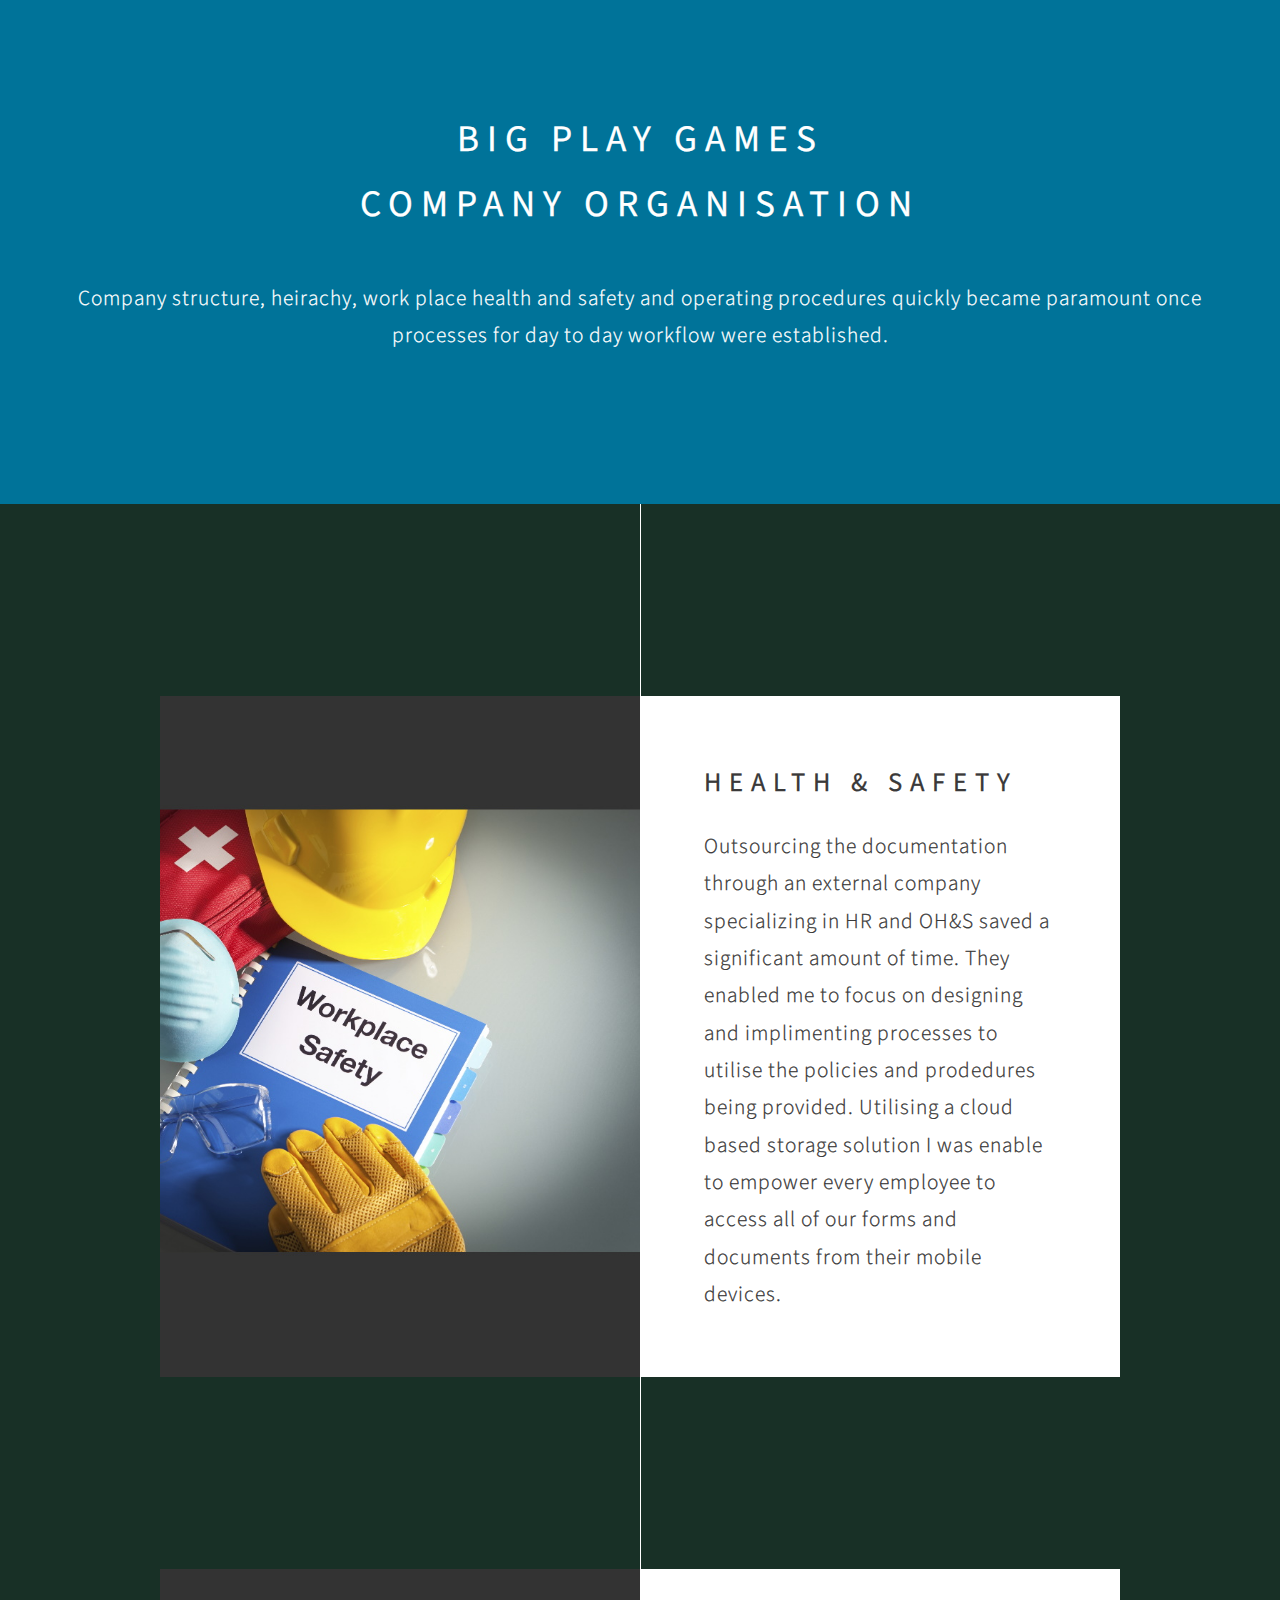
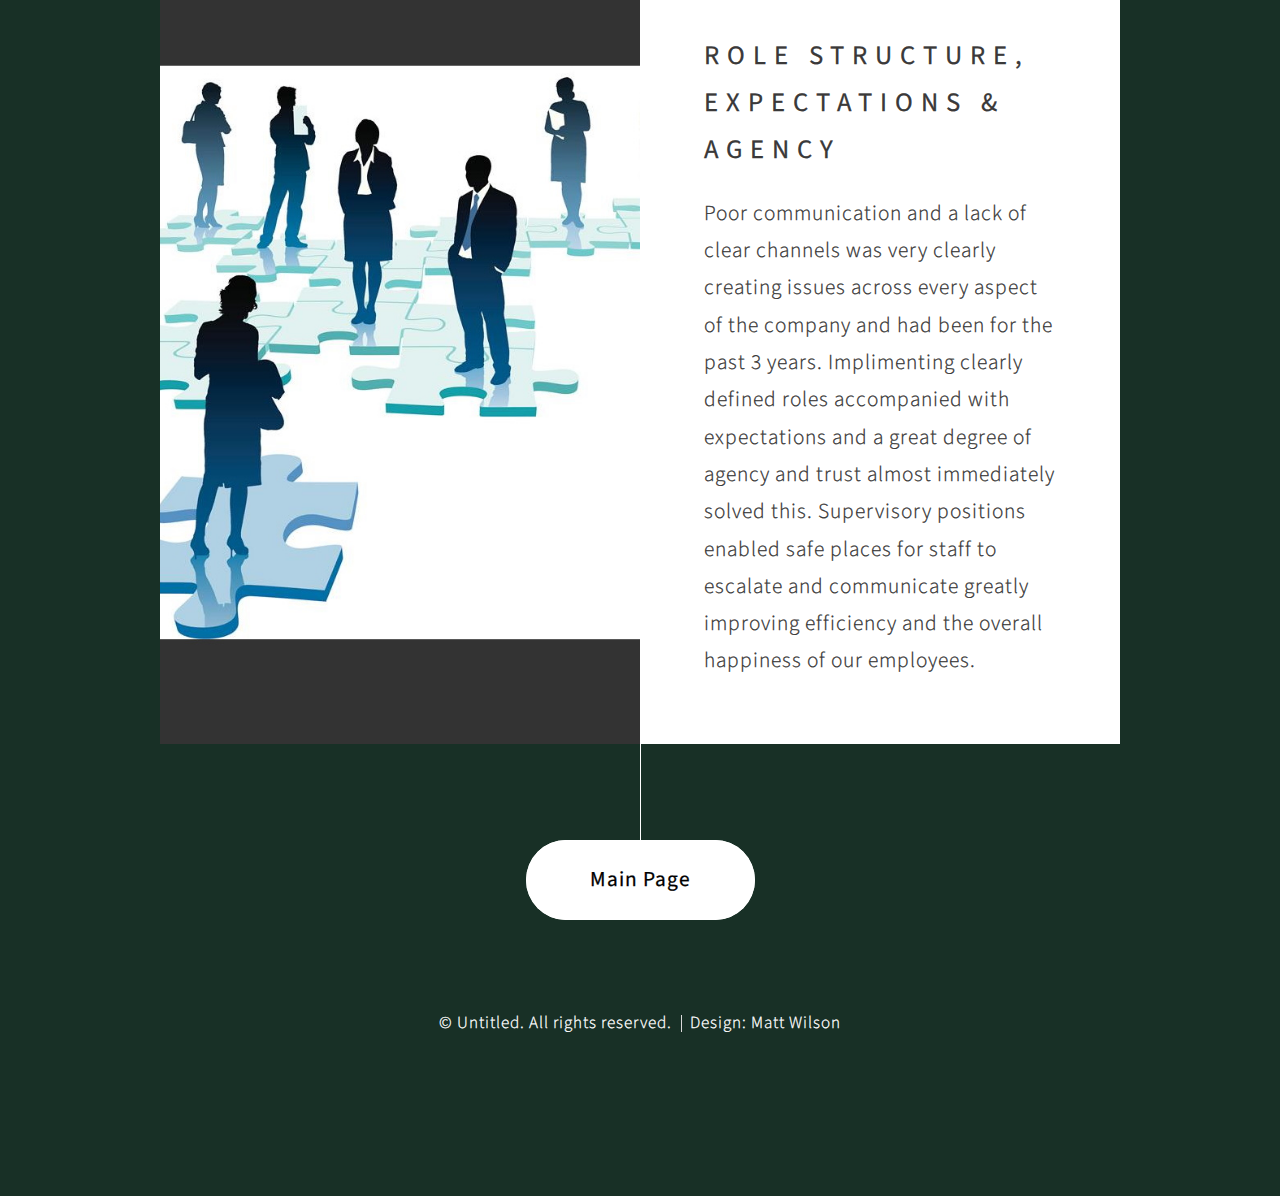
==== dash.html @ d7519d87 "update" ====
<!DOCTYPE HTML>

<html>
	<head>
		<title>Matt Wilson CV</title>
		<meta charset="utf-8" />
		<meta name="viewport" content="width=device-width, initial-scale=1, user-scalable=no" />
		<link rel="stylesheet" href="assets/css/main.css" />
		<noscript><link rel="stylesheet" href="assets/css/noscript.css" /></noscript>
	</head>
	<body class="is-preload">

		<!-- Header -->
		
		<!-- Banner -->
			<section id="banner">
					
				<header>
					<h2>Big Play Games </br> Company Organisation</h2>
				</header>
				<p>Company structure, heirachy, work place health and safety and operating procedures quickly became paramount once </br>
				processes for day to day workflow were established.					</p>
				<footer>
		
				</footer>
			</section>

		<!-- Feature 1 -->
			<article id="first" class="container box style1 right">
				<a href="#" class="image fit"><img src="images/organise.jpg" alt="" /></a>
				<div class="inner">
					<header>
						<h2>Health & Safety</h2>
					</header>
					<p>Outsourcing the documentation through an external company specializing in HR and OH&S saved a significant amount of time. They enabled
					me to focus on designing and implimenting processes to utilise the policies and prodedures being provided. Utilising a cloud based storage solution
				I was enable to empower every employee to access all of our forms and documents from their mobile devices.</p>
				</div>
			</article>

		<!-- Feature 2 -->
			<article class="container box style1 right">
				<a href="#" class="image fit"><img src="images/structure.jpg" alt="" /></a>
				<div class="inner">
					<header>
						<h2>Role Structure, Expectations & Agency</h2>
					</header>
					<p>Poor communication and a lack of clear channels was very clearly creating issues across every aspect of the company and had been for the past 3 years. Implimenting clearly defined roles accompanied with expectations and a great degree of agency and trust almost immediately solved this. Supervisory positions enabled
					safe places for staff to escalate and communicate greatly improving efficiency and the overall happiness of our employees.  </p>
				</div>

			</article>

	
		<section id="footer">
			<a href="index.html" class="button style2">Main Page</a>
			<div class="copyright">
				<ul class="menu">
					<li>&copy; Untitled. All rights reserved.</li><li>Design: Matt Wilson</li>
				</ul>
			</div>
		</section>

		<!-- Scripts -->
			<script src="assets/js/jquery.min.js"></script>
			<script src="assets/js/jquery.scrolly.min.js"></script>
			<script src="assets/js/jquery.poptrox.min.js"></script>
			<script src="assets/js/browser.min.js"></script>
			<script src="assets/js/breakpoints.min.js"></script>
			<script src="assets/js/util.js"></script>
			<script src="assets/js/main.js"></script>
	
	</body>
</html>
---- assets/css/main.css ----
@import url("https://fonts.googleapis.com/css?family=Source+Sans+Pro:300,300italic,400,600");
@import url("fontawesome-all.min.css");

/*
	Overflow by HTML5 UP
	html5up.net | @ajlkn
	Free for personal and commercial use under the CCA 3.0 license (html5up.net/license)
*/

html, body, div, span, applet, object,
iframe, h1, h2, h3, h4, h5, h6, p, blockquote,
pre, a, abbr, acronym, address, big, cite,
code, del, dfn, em, img, ins, kbd, q, s, samp,
small, strike, strong, sub, sup, tt, var, b,
u, i, center, dl, dt, dd, ol, ul, li, fieldset,
form, label, legend, table, caption, tbody,
tfoot, thead, tr, th, td, article, aside,
canvas, details, embed, figure, figcaption,
footer, header, hgroup, menu, nav, output, ruby,
section, summary, time, mark, audio, video {
	margin: 0;
	padding: 0;
	border: 0;
	font-size: 100%;
	font: inherit;
	vertical-align: baseline;}

article, aside, details, figcaption, figure,
footer, header, hgroup, menu, nav, section {
	display: block;}

body {
	line-height: 1;
}

ol, ul {
	list-style: none;
}

blockquote, q {
	quotes: none;
}

	blockquote:before, blockquote:after, q:before, q:after {
		content: '';
		content: none;
	}

table {
	border-collapse: collapse;
	border-spacing: 0;
}

body {
	-webkit-text-size-adjust: none;
}

mark {
	background-color: transparent;
	color: inherit;
}

input::-moz-focus-inner {
	border: 0;
	padding: 0;
}

input, select, textarea {
	-moz-appearance: none;
	-webkit-appearance: none;
	-ms-appearance: none;
	appearance: none;
}

/* Basic */

	html {
		box-sizing: border-box;
	}

	*, *:before, *:after {
		box-sizing: inherit;
	}

	body {
		background-color: #183026;
		background-image: url("images/overlay.png"), url("../../images/bg.jpg");
		background-repeat: repeat, no-repeat;
		background-size: auto, cover;
		background-position: top left, center 0;
		background-attachment: fixed, fixed;
		font-family: 'Source Sans Pro', sans-serif;
		font-size: 18pt;
		line-height: 1.75em;
		font-weight: 300;
		letter-spacing: 1px;
		color: #3a3939;
		text-shadow: 0 0 0.5px rgba(58, 57, 57, 0.25);
		-webkit-text-stroke: 0.25px;
	}

		body.is-scroll {
			background-attachment: scroll, scroll;
			background-size: auto, 100% auto;
		}

		body.is-preload *, body.is-preload *:before, body.is-preload *:after {
			-moz-animation: none !important;
			-webkit-animation: none !important;
			-ms-animation: none !important;
			animation: none !important;
			-moz-transition: none !important;
			-webkit-transition: none !important;
			-ms-transition: none !important;
			transition: none !important;
		}

	input, textarea, select {
		font-family: 'Source Sans Pro', sans-serif;
		font-size: 18pt;
		line-height: 1.75em;
		font-weight: 300;
		letter-spacing: 1px;
		color: #3a3939;
		text-shadow: 0 0 0.5px rgba(58, 57, 57, 0.25);
		-webkit-text-stroke: 0.25px;
	}

	h1, h2, h3, h4, h5, h6 {
		font-weight: 400;
		text-transform: uppercase;
		line-height: 1.75em;
	}

	h1 a, h2 a, h3 a, h4 a, h5 a, h6 a {
		color: inherit;
		text-decoration: none;
	}

	h2 {
		font-size: 1.25em;
		letter-spacing: 8px;
	}

	h3 {
		font-size: 1em;
		letter-spacing: 5px;
	}

	strong, b {
		font-weight: 400;
	}

	em, i {
		font-style: italic;
	}

	a {
		-moz-transition: border-color 0.35s ease-in-out, color 0.35s ease-in-out;
		-webkit-transition: border-color 0.35s ease-in-out, color 0.35s ease-in-out;
		-ms-transition: border-color 0.35s ease-in-out, color 0.35s ease-in-out;
		transition: border-color 0.35s ease-in-out, color 0.35s ease-in-out;
		color: #35b88f;
		text-shadow: 0 0 0.5px rgba(53, 184, 143, 0.25);
		text-decoration: none;
		border-bottom: dotted 1px rgba(53, 184, 143, 0.5);
	}

		a:hover {
			border-bottom-color: rgba(53, 184, 143, 0);
		}

	sub {
		position: relative;
		top: 0.5em;
		font-size: 0.8em;
	}

	sup {
		position: relative;
		top: -0.5em;
		font-size: 0.8em;
	}

	hr {
		border: 0;
		border-top: solid 1px #dad9d9;
		margin: 2em 0 2em 0;
	}

	blockquote {
		border-left: solid 0.5em #eae9e9;
		padding: 1em 0 1em 2em;
		font-style: italic;
	}

	p, ul, ol, dl, table {
		margin-bottom: 1em;
	}

	header {
		margin-bottom: 1em;
	}

		header p {
			display: block;
			margin: 0.5em 0 0 0;
			padding: 0 0 1.5em 0;
		}

	footer {
		margin-top: 1em;
	}

	br.clear {
		clear: both;
	}

/* Container */

	.container {
		margin: 0 auto;
		max-width: 100%;
		width: 1140px;
	}

		@media screen and (max-width: 1680px) {

			.container {
				width: 960px;
			}

		}

		@media screen and (max-width: 1080px) {

			.container {
				width: 95%;
			}

		}

/* Row */

	.row {
		display: flex;
		flex-wrap: wrap;
		box-sizing: border-box;
		align-items: stretch;
	}

		.row > * {
			box-sizing: border-box;
		}

		.row.gtr-uniform > * > :last-child {
			margin-bottom: 0;
		}

		.row.aln-left {
			justify-content: flex-start;
		}

		.row.aln-center {
			justify-content: center;
		}

		.row.aln-right {
			justify-content: flex-end;
		}

		.row.aln-top {
			align-items: flex-start;
		}

		.row.aln-middle {
			align-items: center;
		}

		.row.aln-bottom {
			align-items: flex-end;
		}

		.row > .imp {
			order: -1;
		}

		.row > .col-1 {
			width: 8.33333%;
		}

		.row > .off-1 {
			margin-left: 8.33333%;
		}

		.row > .col-2 {
			width: 16.66667%;
		}

		.row > .off-2 {
			margin-left: 16.66667%;
		}

		.row > .col-3 {
			width: 25%;
		}

		.row > .off-3 {
			margin-left: 25%;
		}

		.row > .col-4 {
			width: 33.33333%;
		}

		.row > .off-4 {
			margin-left: 33.33333%;
		}

		.row > .col-5 {
			width: 41.66667%;
		}

		.row > .off-5 {
			margin-left: 41.66667%;
		}

		.row > .col-6 {
			width: 50%;
		}

		.row > .off-6 {
			margin-left: 50%;
		}

		.row > .col-7 {
			width: 58.33333%;
		}

		.row > .off-7 {
			margin-left: 58.33333%;
		}

		.row > .col-8 {
			width: 66.66667%;
		}

		.row > .off-8 {
			margin-left: 66.66667%;
		}

		.row > .col-9 {
			width: 75%;
		}

		.row > .off-9 {
			margin-left: 75%;
		}

		.row > .col-10 {
			width: 83.33333%;
		}

		.row > .off-10 {
			margin-left: 83.33333%;
		}

		.row > .col-11 {
			width: 91.66667%;
		}

		.row > .off-11 {
			margin-left: 91.66667%;
		}

		.row > .col-12 {
			width: 100%;
		}

		.row > .off-12 {
			margin-left: 100%;
		}

		.row.gtr-0 {
			margin-top: 0px;
			margin-left: 0px;
		}

			.row.gtr-0 > * {
				padding: 0px 0 0 0px;
			}

			.row.gtr-0.gtr-uniform {
				margin-top: 0px;
			}

				.row.gtr-0.gtr-uniform > * {
					padding-top: 0px;
				}

		.row.gtr-25 {
			margin-top: -10px;
			margin-left: -10px;
		}

			.row.gtr-25 > * {
				padding: 10px 0 0 10px;
			}

			.row.gtr-25.gtr-uniform {
				margin-top: -10px;
			}

				.row.gtr-25.gtr-uniform > * {
					padding-top: 10px;
				}

		.row.gtr-50 {
			margin-top: -20px;
			margin-left: -20px;
		}

			.row.gtr-50 > * {
				padding: 20px 0 0 20px;
			}

			.row.gtr-50.gtr-uniform {
				margin-top: -20px;
			}

				.row.gtr-50.gtr-uniform > * {
					padding-top: 20px;
				}

		.row {
			margin-top: -40px;
			margin-left: -40px;
		}

			.row > * {
				padding: 40px 0 0 40px;
			}

			.row.gtr-uniform {
				margin-top: -40px;
			}

				.row.gtr-uniform > * {
					padding-top: 40px;
				}

		.row.gtr-150 {
			margin-top: -60px;
			margin-left: -60px;
		}

			.row.gtr-150 > * {
				padding: 60px 0 0 60px;
			}

			.row.gtr-150.gtr-uniform {
				margin-top: -60px;
			}

				.row.gtr-150.gtr-uniform > * {
					padding-top: 60px;
				}

		.row.gtr-200 {
			margin-top: -80px;
			margin-left: -80px;
		}

			.row.gtr-200 > * {
				padding: 80px 0 0 80px;
			}

			.row.gtr-200.gtr-uniform {
				margin-top: -80px;
			}

				.row.gtr-200.gtr-uniform > * {
					padding-top: 80px;
				}

		@media screen and (max-width: 1680px) {

			.row {
				display: flex;
				flex-wrap: wrap;
				box-sizing: border-box;
				align-items: stretch;
			}

				.row > * {
					box-sizing: border-box;
				}

				.row.gtr-uniform > * > :last-child {
					margin-bottom: 0;
				}

				.row.aln-left {
					justify-content: flex-start;
				}

				.row.aln-center {
					justify-content: center;
				}

				.row.aln-right {
					justify-content: flex-end;
				}

				.row.aln-top {
					align-items: flex-start;
				}

				.row.aln-middle {
					align-items: center;
				}

				.row.aln-bottom {
					align-items: flex-end;
				}

				.row > .imp-wide {
					order: -1;
				}

				.row > .col-1-wide {
					width: 8.33333%;
				}

				.row > .off-1-wide {
					margin-left: 8.33333%;
				}

				.row > .col-2-wide {
					width: 16.66667%;
				}

				.row > .off-2-wide {
					margin-left: 16.66667%;
				}

				.row > .col-3-wide {
					width: 25%;
				}

				.row > .off-3-wide {
					margin-left: 25%;
				}

				.row > .col-4-wide {
					width: 33.33333%;
				}

				.row > .off-4-wide {
					margin-left: 33.33333%;
				}

				.row > .col-5-wide {
					width: 41.66667%;
				}

				.row > .off-5-wide {
					margin-left: 41.66667%;
				}

				.row > .col-6-wide {
					width: 50%;
				}

				.row > .off-6-wide {
					margin-left: 50%;
				}

				.row > .col-7-wide {
					width: 58.33333%;
				}

				.row > .off-7-wide {
					margin-left: 58.33333%;
				}

				.row > .col-8-wide {
					width: 66.66667%;
				}

				.row > .off-8-wide {
					margin-left: 66.66667%;
				}

				.row > .col-9-wide {
					width: 75%;
				}

				.row > .off-9-wide {
					margin-left: 75%;
				}

				.row > .col-10-wide {
					width: 83.33333%;
				}

				.row > .off-10-wide {
					margin-left: 83.33333%;
				}

				.row > .col-11-wide {
					width: 91.66667%;
				}

				.row > .off-11-wide {
					margin-left: 91.66667%;
				}

				.row > .col-12-wide {
					width: 100%;
				}

				.row > .off-12-wide {
					margin-left: 100%;
				}

				.row.gtr-0 {
					margin-top: 0px;
					margin-left: 0px;
				}

					.row.gtr-0 > * {
						padding: 0px 0 0 0px;
					}

					.row.gtr-0.gtr-uniform {
						margin-top: 0px;
					}

						.row.gtr-0.gtr-uniform > * {
							padding-top: 0px;
						}

				.row.gtr-25 {
					margin-top: -10px;
					margin-left: -10px;
				}

					.row.gtr-25 > * {
						padding: 10px 0 0 10px;
					}

					.row.gtr-25.gtr-uniform {
						margin-top: -10px;
					}

						.row.gtr-25.gtr-uniform > * {
							padding-top: 10px;
						}

				.row.gtr-50 {
					margin-top: -20px;
					margin-left: -20px;
				}

					.row.gtr-50 > * {
						padding: 20px 0 0 20px;
					}

					.row.gtr-50.gtr-uniform {
						margin-top: -20px;
					}

						.row.gtr-50.gtr-uniform > * {
							padding-top: 20px;
						}

				.row {
					margin-top: -40px;
					margin-left: -40px;
				}

					.row > * {
						padding: 40px 0 0 40px;
					}

					.row.gtr-uniform {
						margin-top: -40px;
					}

						.row.gtr-uniform > * {
							padding-top: 40px;
						}

				.row.gtr-150 {
					margin-top: -60px;
					margin-left: -60px;
				}

					.row.gtr-150 > * {
						padding: 60px 0 0 60px;
					}

					.row.gtr-150.gtr-uniform {
						margin-top: -60px;
					}

						.row.gtr-150.gtr-uniform > * {
							padding-top: 60px;
						}

				.row.gtr-200 {
					margin-top: -80px;
					margin-left: -80px;
				}

					.row.gtr-200 > * {
						padding: 80px 0 0 80px;
					}

					.row.gtr-200.gtr-uniform {
						margin-top: -80px;
					}

						.row.gtr-200.gtr-uniform > * {
							padding-top: 80px;
						}

		}

		@media screen and (max-width: 1080px) {

			.row {
				display: flex;
				flex-wrap: wrap;
				box-sizing: border-box;
				align-items: stretch;
			}

				.row > * {
					box-sizing: border-box;
				}

				.row.gtr-uniform > * > :last-child {
					margin-bottom: 0;
				}

				.row.aln-left {
					justify-content: flex-start;
				}

				.row.aln-center {
					justify-content: center;
				}

				.row.aln-right {
					justify-content: flex-end;
				}

				.row.aln-top {
					align-items: flex-start;
				}

				.row.aln-middle {
					align-items: center;
				}

				.row.aln-bottom {
					align-items: flex-end;
				}

				.row > .imp-normal {
					order: -1;
				}

				.row > .col-1-normal {
					width: 8.33333%;
				}

				.row > .off-1-normal {
					margin-left: 8.33333%;
				}

				.row > .col-2-normal {
					width: 16.66667%;
				}

				.row > .off-2-normal {
					margin-left: 16.66667%;
				}

				.row > .col-3-normal {
					width: 25%;
				}

				.row > .off-3-normal {
					margin-left: 25%;
				}

				.row > .col-4-normal {
					width: 33.33333%;
				}

				.row > .off-4-normal {
					margin-left: 33.33333%;
				}

				.row > .col-5-normal {
					width: 41.66667%;
				}

				.row > .off-5-normal {
					margin-left: 41.66667%;
				}

				.row > .col-6-normal {
					width: 50%;
				}

				.row > .off-6-normal {
					margin-left: 50%;
				}

				.row > .col-7-normal {
					width: 58.33333%;
				}

				.row > .off-7-normal {
					margin-left: 58.33333%;
				}

				.row > .col-8-normal {
					width: 66.66667%;
				}

				.row > .off-8-normal {
					margin-left: 66.66667%;
				}

				.row > .col-9-normal {
					width: 75%;
				}

				.row > .off-9-normal {
					margin-left: 75%;
				}

				.row > .col-10-normal {
					width: 83.33333%;
				}

				.row > .off-10-normal {
					margin-left: 83.33333%;
				}

				.row > .col-11-normal {
					width: 91.66667%;
				}

				.row > .off-11-normal {
					margin-left: 91.66667%;
				}

				.row > .col-12-normal {
					width: 100%;
				}

				.row > .off-12-normal {
					margin-left: 100%;
				}

				.row.gtr-0 {
					margin-top: 0px;
					margin-left: 0px;
				}

					.row.gtr-0 > * {
						padding: 0px 0 0 0px;
					}

					.row.gtr-0.gtr-uniform {
						margin-top: 0px;
					}

						.row.gtr-0.gtr-uniform > * {
							padding-top: 0px;
						}

				.row.gtr-25 {
					margin-top: -10px;
					margin-left: -10px;
				}

					.row.gtr-25 > * {
						padding: 10px 0 0 10px;
					}

					.row.gtr-25.gtr-uniform {
						margin-top: -10px;
					}

						.row.gtr-25.gtr-uniform > * {
							padding-top: 10px;
						}

				.row.gtr-50 {
					margin-top: -20px;
					margin-left: -20px;
				}

					.row.gtr-50 > * {
						padding: 20px 0 0 20px;
					}

					.row.gtr-50.gtr-uniform {
						margin-top: -20px;
					}

						.row.gtr-50.gtr-uniform > * {
							padding-top: 20px;
						}

				.row {
					margin-top: -40px;
					margin-left: -40px;
				}

					.row > * {
						padding: 40px 0 0 40px;
					}

					.row.gtr-uniform {
						margin-top: -40px;
					}

						.row.gtr-uniform > * {
							padding-top: 40px;
						}

				.row.gtr-150 {
					margin-top: -60px;
					margin-left: -60px;
				}

					.row.gtr-150 > * {
						padding: 60px 0 0 60px;
					}

					.row.gtr-150.gtr-uniform {
						margin-top: -60px;
					}

						.row.gtr-150.gtr-uniform > * {
							padding-top: 60px;
						}

				.row.gtr-200 {
					margin-top: -80px;
					margin-left: -80px;
				}

					.row.gtr-200 > * {
						padding: 80px 0 0 80px;
					}

					.row.gtr-200.gtr-uniform {
						margin-top: -80px;
					}

						.row.gtr-200.gtr-uniform > * {
							padding-top: 80px;
						}

		}

		@media screen and (max-width: 840px) {

			.row {
				display: flex;
				flex-wrap: wrap;
				box-sizing: border-box;
				align-items: stretch;
			}

				.row > * {
					box-sizing: border-box;
				}

				.row.gtr-uniform > * > :last-child {
					margin-bottom: 0;
				}

				.row.aln-left {
					justify-content: flex-start;
				}

				.row.aln-center {
					justify-content: center;
				}

				.row.aln-right {
					justify-content: flex-end;
				}

				.row.aln-top {
					align-items: flex-start;
				}

				.row.aln-middle {
					align-items: center;
				}

				.row.aln-bottom {
					align-items: flex-end;
				}

				.row > .imp-narrow {
					order: -1;
				}

				.row > .col-1-narrow {
					width: 8.33333%;
				}

				.row > .off-1-narrow {
					margin-left: 8.33333%;
				}

				.row > .col-2-narrow {
					width: 16.66667%;
				}

				.row > .off-2-narrow {
					margin-left: 16.66667%;
				}

				.row > .col-3-narrow {
					width: 25%;
				}

				.row > .off-3-narrow {
					margin-left: 25%;
				}

				.row > .col-4-narrow {
					width: 33.33333%;
				}

				.row > .off-4-narrow {
					margin-left: 33.33333%;
				}

				.row > .col-5-narrow {
					width: 41.66667%;
				}

				.row > .off-5-narrow {
					margin-left: 41.66667%;
				}

				.row > .col-6-narrow {
					width: 50%;
				}

				.row > .off-6-narrow {
					margin-left: 50%;
				}

				.row > .col-7-narrow {
					width: 58.33333%;
				}

				.row > .off-7-narrow {
					margin-left: 58.33333%;
				}

				.row > .col-8-narrow {
					width: 66.66667%;
				}

				.row > .off-8-narrow {
					margin-left: 66.66667%;
				}

				.row > .col-9-narrow {
					width: 75%;
				}

				.row > .off-9-narrow {
					margin-left: 75%;
				}

				.row > .col-10-narrow {
					width: 83.33333%;
				}

				.row > .off-10-narrow {
					margin-left: 83.33333%;
				}

				.row > .col-11-narrow {
					width: 91.66667%;
				}

				.row > .off-11-narrow {
					margin-left: 91.66667%;
				}

				.row > .col-12-narrow {
					width: 100%;
				}

				.row > .off-12-narrow {
					margin-left: 100%;
				}

				.row.gtr-0 {
					margin-top: 0px;
					margin-left: 0px;
				}

					.row.gtr-0 > * {
						padding: 0px 0 0 0px;
					}

					.row.gtr-0.gtr-uniform {
						margin-top: 0px;
					}

						.row.gtr-0.gtr-uniform > * {
							padding-top: 0px;
						}

				.row.gtr-25 {
					margin-top: -7.5px;
					margin-left: -7.5px;
				}

					.row.gtr-25 > * {
						padding: 7.5px 0 0 7.5px;
					}

					.row.gtr-25.gtr-uniform {
						margin-top: -7.5px;
					}

						.row.gtr-25.gtr-uniform > * {
							padding-top: 7.5px;
						}

				.row.gtr-50 {
					margin-top: -15px;
					margin-left: -15px;
				}

					.row.gtr-50 > * {
						padding: 15px 0 0 15px;
					}

					.row.gtr-50.gtr-uniform {
						margin-top: -15px;
					}

						.row.gtr-50.gtr-uniform > * {
							padding-top: 15px;
						}

				.row {
					margin-top: -30px;
					margin-left: -30px;
				}

					.row > * {
						padding: 30px 0 0 30px;
					}

					.row.gtr-uniform {
						margin-top: -30px;
					}

						.row.gtr-uniform > * {
							padding-top: 30px;
						}

				.row.gtr-150 {
					margin-top: -45px;
					margin-left: -45px;
				}

					.row.gtr-150 > * {
						padding: 45px 0 0 45px;
					}

					.row.gtr-150.gtr-uniform {
						margin-top: -45px;
					}

						.row.gtr-150.gtr-uniform > * {
							padding-top: 45px;
						}

				.row.gtr-200 {
					margin-top: -60px;
					margin-left: -60px;
				}

					.row.gtr-200 > * {
						padding: 60px 0 0 60px;
					}

					.row.gtr-200.gtr-uniform {
						margin-top: -60px;
					}

						.row.gtr-200.gtr-uniform > * {
							padding-top: 60px;
						}

		}

		@media screen and (max-width: 736px) {

			.row {
				display: flex;
				flex-wrap: wrap;
				box-sizing: border-box;
				align-items: stretch;
			}

				.row > * {
					box-sizing: border-box;
				}

				.row.gtr-uniform > * > :last-child {
					margin-bottom: 0;
				}

				.row.aln-left {
					justify-content: flex-start;
				}

				.row.aln-center {
					justify-content: center;
				}

				.row.aln-right {
					justify-content: flex-end;
				}

				.row.aln-top {
					align-items: flex-start;
				}

				.row.aln-middle {
					align-items: center;
				}

				.row.aln-bottom {
					align-items: flex-end;
				}

				.row > .imp-mobile {
					order: -1;
				}

				.row > .col-1-mobile {
					width: 8.33333%;
				}

				.row > .off-1-mobile {
					margin-left: 8.33333%;
				}

				.row > .col-2-mobile {
					width: 16.66667%;
				}

				.row > .off-2-mobile {
					margin-left: 16.66667%;
				}

				.row > .col-3-mobile {
					width: 25%;
				}

				.row > .off-3-mobile {
					margin-left: 25%;
				}

				.row > .col-4-mobile {
					width: 33.33333%;
				}

				.row > .off-4-mobile {
					margin-left: 33.33333%;
				}

				.row > .col-5-mobile {
					width: 41.66667%;
				}

				.row > .off-5-mobile {
					margin-left: 41.66667%;
				}

				.row > .col-6-mobile {
					width: 50%;
				}

				.row > .off-6-mobile {
					margin-left: 50%;
				}

				.row > .col-7-mobile {
					width: 58.33333%;
				}

				.row > .off-7-mobile {
					margin-left: 58.33333%;
				}

				.row > .col-8-mobile {
					width: 66.66667%;
				}

				.row > .off-8-mobile {
					margin-left: 66.66667%;
				}

				.row > .col-9-mobile {
					width: 75%;
				}

				.row > .off-9-mobile {
					margin-left: 75%;
				}

				.row > .col-10-mobile {
					width: 83.33333%;
				}

				.row > .off-10-mobile {
					margin-left: 83.33333%;
				}

				.row > .col-11-mobile {
					width: 91.66667%;
				}

				.row > .off-11-mobile {
					margin-left: 91.66667%;
				}

				.row > .col-12-mobile {
					width: 100%;
				}

				.row > .off-12-mobile {
					margin-left: 100%;
				}

				.row.gtr-0 {
					margin-top: 0px;
					margin-left: 0px;
				}

					.row.gtr-0 > * {
						padding: 0px 0 0 0px;
					}

					.row.gtr-0.gtr-uniform {
						margin-top: 0px;
					}

						.row.gtr-0.gtr-uniform > * {
							padding-top: 0px;
						}

				.row.gtr-25 {
					margin-top: -5px;
					margin-left: -5px;
				}

					.row.gtr-25 > * {
						padding: 5px 0 0 5px;
					}

					.row.gtr-25.gtr-uniform {
						margin-top: -5px;
					}

						.row.gtr-25.gtr-uniform > * {
							padding-top: 5px;
						}

				.row.gtr-50 {
					margin-top: -10px;
					margin-left: -10px;
				}

					.row.gtr-50 > * {
						padding: 10px 0 0 10px;
					}

					.row.gtr-50.gtr-uniform {
						margin-top: -10px;
					}

						.row.gtr-50.gtr-uniform > * {
							padding-top: 10px;
						}

				.row {
					margin-top: -20px;
					margin-left: -20px;
				}

					.row > * {
						padding: 20px 0 0 20px;
					}

					.row.gtr-uniform {
						margin-top: -20px;
					}

						.row.gtr-uniform > * {
							padding-top: 20px;
						}

				.row.gtr-150 {
					margin-top: -30px;
					margin-left: -30px;
				}

					.row.gtr-150 > * {
						padding: 30px 0 0 30px;
					}

					.row.gtr-150.gtr-uniform {
						margin-top: -30px;
					}

						.row.gtr-150.gtr-uniform > * {
							padding-top: 30px;
						}

				.row.gtr-200 {
					margin-top: -40px;
					margin-left: -40px;
				}

					.row.gtr-200 > * {
						padding: 40px 0 0 40px;
					}

					.row.gtr-200.gtr-uniform {
						margin-top: -40px;
					}

						.row.gtr-200.gtr-uniform > * {
							padding-top: 40px;
						}

		}

/* Sections/Article */

	section, article {
		margin-bottom: 3em;
	}

	section > :last-child,
	article > :last-child,
	section:last-child,
	article:last-child {
		margin-bottom: 0;
	}

	.row > section, .row > article {
		margin-bottom: 0;
	}

/* Image */

	.image {
		display: inline-block;
		border: 0;
	}

		.image img {
			display: block;
			width: 100%;
		}

		.image.featured {
			display: block;
			width: 100%;
			margin: 0 0 2em 0;
		}

		.image.fit {
			display: block;
			width: 100%;
		}

		.image.left {
			float: left;
			margin: 0 2em 2em 0;
		}

		.image.centered {
			display: block;
			margin: 0 0 2em 0;
		}

			.image.centered img {
				margin: 0 auto;
				width: auto;
			}

/* List */

	ul {
		list-style: disc;
		padding-left: 1em;
	}

		ul li {
			padding-left: 1.5em;
			margin-top: 1.5em;
		}

			ul li:first-child {
				margin-top: 0;
			}

	ol {
		list-style: decimal;
		padding-left: 1.25em;
	}

		ol li {
			padding-left: 1.25em;
			margin-top: 1.5em;
		}

/* Icons */

	ul.icons {
		cursor: default;
		list-style: none;
		padding-left: 0;
	}

		ul.icons li {
			display: inline-block;
			padding-left: 0;
			margin-top: 0;
		}

		ul.icons a {
			display: inline-block;
			width: 2.5em;
			height: 2.5em;
			line-height: 2.5em;
			text-align: center;
			border: 0;
		}

/* Menu */

	ul.menu {
		cursor: default;
		list-style: none;
		padding-left: 0;
	}

		ul.menu li {
			display: inline-block;
			line-height: 1em;
			border-left: solid 1px #dad9d9;
			padding: 0 0 0 0.5em;
			margin: 0 0 0 0.5em;
		}

			ul.menu li:first-child {
				border-left: 0;
				padding-left: 0;
				margin-left: 0;
			}

/* Actions */

	ul.actions {
		cursor: default;
		list-style: none;
		padding-left: 0;
	}

		ul.actions li {
			display: inline-block;
			margin: 0 0 0 0.5em;
			padding-left: 0;
			margin-top: 0;
		}

			ul.actions li:first-child {
				margin-left: 0;
			}

/* Form */

	form label {
		display: block;
		margin: 0 0 0.5em 0;
	}

	form input[type="text"],
	form input[type="email"],
	form input[type="password"],
	form select,
	form textarea {
		-moz-transition: background-color 0.35s ease-in-out;
		-webkit-transition: background-color 0.35s ease-in-out;
		-ms-transition: background-color 0.35s ease-in-out;
		transition: background-color 0.35s ease-in-out;
		-webkit-appearance: none;
		display: block;
		border: 0;
		background: #f1f1f1;
		width: 100%;
		padding: 0.75em;
	}

		form input[type="text"]:focus,
		form input[type="email"]:focus,
		form input[type="password"]:focus,
		form select:focus,
		form textarea:focus {
			background-color: #f8f8f8;
		}

	form input[type="text"],
	form input[type="email"],
	form input[type="password"],
	form select {
		line-height: 1em;
	}

	form select {
		background-size: 1.25em;
		background-repeat: no-repeat;
		background-position: calc(100% - 1em) center;
		padding-right: 1.25em;
		text-overflow: ellipsis;
		background-image: url("data:image/svg+xml;charset=utf8,%3Csvg xmlns='http://www.w3.org/2000/svg' width='40' height='40' preserveAspectRatio='none' viewBox='0 0 40 40'%3E%3Cpath d='M9.4,12.3l10.4,10.4l10.4-10.4c0.2-0.2,0.5-0.4,0.9-0.4c0.3,0,0.6,0.1,0.9,0.4l3.3,3.3c0.2,0.2,0.4,0.5,0.4,0.9 c0,0.4-0.1,0.6-0.4,0.9L20.7,31.9c-0.2,0.2-0.5,0.4-0.9,0.4c-0.3,0-0.6-0.1-0.9-0.4L4.3,17.3c-0.2-0.2-0.4-0.5-0.4-0.9 c0-0.4,0.1-0.6,0.4-0.9l3.3-3.3c0.2-0.2,0.5-0.4,0.9-0.4S9.1,12.1,9.4,12.3z' fill='%235a5959' /%3E%3C/svg%3E");
	}

		form select option {
			color: #3a3939;
			background: #ffffff;
		}

		form select:focus::-ms-value {
			background-color: transparent;
		}

		form select::-ms-expand {
			display: none;
		}

	form textarea {
		min-height: 12em;
	}

	form ::-webkit-input-placeholder {
		color: #5a5959 !important;
	}

	form :-moz-placeholder {
		color: #5a5959 !important;
	}

	form ::-moz-placeholder {
		color: #5a5959 !important;
	}

	form :-ms-input-placeholder {
		color: #5a5959 !important;
	}

	form ::-moz-focus-inner {
		border: 0;
	}

	form ul.actions {
		margin-bottom: 0;
		text-align: center;
	}

/* Table */

	.table-wrapper {
		width: 100%;
		overflow-x: auto;
		-webkit-overflow-scrolling: touch;
	}

	table {
		width: 100%;
	}

		table tbody tr {
			border-top: solid 1px #eae9e9;
		}

			table tbody tr:first-child {
				border-top: 0;
			}

		table td {
			padding: 0.75em 1.25em 0.75em 1.25em;
		}

		table th {
			text-align: left;
			font-weight: 400;
			padding: 0.75em 1.25em 0.75em 1.25em;
		}

		table thead {
			background: #f5f5f5;
		}

/* Button */

	input[type="button"],
	input[type="submit"],
	input[type="reset"],
	button,
	.button {
		-moz-transition: background-color 0.35s ease-in-out, color 0.35s ease-in-out;
		-webkit-transition: background-color 0.35s ease-in-out, color 0.35s ease-in-out;
		-ms-transition: background-color 0.35s ease-in-out, color 0.35s ease-in-out;
		transition: background-color 0.35s ease-in-out, color 0.35s ease-in-out;
		-webkit-appearance: none;
		position: relative;
		display: inline-block;
		border: 0;
		background: #35b88f;
		color: #fff;
		text-shadow: 0 0 0.5px rgba(255, 255, 255, 0.25);
		cursor: pointer;
		text-decoration: none;
		outline: 0;
		padding: 1em 3em 1em 3em;
		text-align: center;
		border-radius: 3em;
		font-weight: 400;
	}

		input[type="button"]:hover,
		input[type="submit"]:hover,
		input[type="reset"]:hover,
		button:hover,
		.button:hover {
			background: #45c89f;
		}

		input[type="button"].style2,
		input[type="submit"].style2,
		input[type="reset"].style2,
		button.style2,
		.button.style2 {
			color: #3a3939;
			background: #fff;
			box-shadow: inset 0 0 0 1px #fff;
		}

			input[type="button"].style2:hover,
			input[type="submit"].style2:hover,
			input[type="reset"].style2:hover,
			button.style2:hover,
			.button.style2:hover {
				background: rgba(255, 255, 255, 0.1);
				color: #fff !important;
				text-shadow: 0 0 0.5px rgba(255, 255, 255, 0.25) !important;
			}

		input[type="button"].style3,
		input[type="submit"].style3,
		input[type="reset"].style3,
		button.style3,
		.button.style3 {
			background: none;
			color: #3a3939;
			box-shadow: inset 0 0 0 1px #dad9d9;
		}

			input[type="button"].style3:hover,
			input[type="submit"].style3:hover,
			input[type="reset"].style3:hover,
			button.style3:hover,
			.button.style3:hover {
				background: rgba(58, 57, 57, 0.025);
			}

/* Box */

	.box {
		position: relative;
		margin-top: 9em;
		margin-bottom: 0;
	}

		.box:after {
			content: '';
			display: block;
			position: absolute;
			top: -9em;
			left: 50%;
			height: 9em;
			border-left: solid 1px #fff;
		}

		.box:before {
			content: '';
			display: block;
			width: 90px;
			height: 66px;
			position: absolute;
			left: 50%;
			top: -4.5em;
			margin-left: -45px;
			margin-top: -33px;
			background: url("images/arrow.svg") no-repeat;
		}

		.box :last-child {
			margin-bottom: 0;
		}

		.box.style1 {
			background: #fff;
			padding: 3em;
		}

			.box.style1 .image {
				display: block;
				position: absolute;
				top: 0;
				width: 50%;
				height: 100%;
				background: #333333;
				overflow: hidden;
			}

				.box.style1 .image img {
					position: absolute;
					top: 0;
					height: 100%;
					width: auto;
				}

			.box.style1 .inner > :last-child {
				margin: 0;
			}

			.box.style1.right .image {
				left: 0;
			}

				.box.style1.right .image img {
					right: 0;
				}

			.box.style1.right .inner {
				margin-left: 50%;
				padding-left: 3em;
			}

				.box.style1.right-text .inner {
			
				padding-left: 3em;
			}


			.box.style1.left .image {
				right: 0;
			}

				.box.style1.left .image img {
					left: 0;
				}

			.box.style1.left .inner {
				margin-right: 50%;
				padding-right: 3em;
			}

		.box.style2 {
			text-align: center;
		}

			.box.style2 header {
				display: inline-block;
				background: #fff;
				padding: 2em 3em 2em 3em;
				margin: 0;
			}

				.box.style2 header p {
					padding: 0;
				}

			.box.style2 .inner {
				position: relative;
				padding: 40px 0 0px 0;
			}

				.box.style2 .inner:after {
					content: '';
					display: block;
					position: absolute;
					top: 0;
					left: 50%;
					height: 100%;
					border-left: solid 1px #fff;
				}

				.box.style2 .inner .row {
					position: relative;
				}

					.box.style2 .inner .row:before {
						content: '';
						display: block;
						position: absolute;
						top: 50%;
						left: 20px;
						width: calc(100% - 40px);
						border-bottom: solid 1px #fff;
					}

				.box.style2 .inner .image {
					position: relative;
					z-index: 1;
					padding: 20px;
				}

		.box.style3 {
			background: #fff;
			padding: 3em;
		}

			.box.style3 header {
				text-align: center;
			}

/* Icons */

	.icon {
		text-decoration: none;
		text-decoration: none;
	}

		.icon:before {
			-moz-osx-font-smoothing: grayscale;
			-webkit-font-smoothing: antialiased;
			display: inline-block;
			font-style: normal;
			font-variant: normal;
			text-rendering: auto;
			line-height: 1;
			text-transform: none !important;
			font-family: 'Font Awesome 5 Free';
			font-weight: 400;
		}

		.icon:before {
			line-height: inherit;
		}

		.icon > .label {
			display: none;
		}

		.icon.solid:before {
			font-weight: 900;
		}

		.icon.brands:before {
			font-family: 'Font Awesome 5 Brands';
		}

/* Header */

	#header {
		-moz-transition: opacity 2s ease-in-out;
		-webkit-transition: opacity 2s ease-in-out;
		-ms-transition: opacity 2s ease-in-out;
		transition: opacity 2s ease-in-out;
		position: relative;
		color: #fff;
		text-shadow: 0 0 0.5px rgba(255, 255, 255, 0.25);
		text-align: center;
		margin: 0;
		padding: 14em 0 14em 0;
		cursor: default;
	}

		#header header {
			display: inline-block;
			padding: 0 0 4.5em 0;
		}

			#header header h1 {
				font-weight: 600;
				font-size: 2em;
				letter-spacing: 10px;
			}

			#header header p {
				border-top: solid 1px rgba(255, 255, 255, 0.5);
				color: rgba(255, 255, 255, 0.75);
				text-shadow: 0 0 0.5px rgba(255, 255, 255, 0.1875);
				font-size: 1em;
				text-transform: uppercase;
				letter-spacing: 3px;
				padding: 0;
				margin-top: 0.35em;
			}

				#header header p:before {
					content: '';
					display: block;
					border-top: solid 1px rgba(255, 255, 255, 0.5);
					margin: 4px 0 0.8em 0;
				}

		#header footer {
			-moz-transition: opacity 2s ease-in-out, -moz-transform 1s ease-in-out;
			-webkit-transition: opacity 2s ease-in-out, -webkit-transform 1s ease-in-out;
			-ms-transition: opacity 2s ease-in-out, -ms-transform 1s ease-in-out;
			transition: opacity 2s ease-in-out, transform 1s ease-in-out;
			-moz-transition-delay: 1.25s;
			-webkit-transition-delay: 1.25s;
			-ms-transition-delay: 1.25s;
			transition-delay: 1.25s;
			position: absolute;
			bottom: 9em;
			margin: 0;
			width: 100%;
		}

			#header footer:after {
				content: '';
				display: block;
				position: absolute;
				bottom: -9em;
				left: 50%;
				height: 9em;
				border-left: solid 1px #fff;
			}

			#header footer:before {
				content: '';
				display: block;
				width: 90px;
				height: 66px;
				position: absolute;
				left: 50%;
				bottom: -4.5em;
				margin-left: -45px;
				margin-bottom: -33px;
				background: url("images/arrow.svg") no-repeat;
			}

		body.is-preload #header {
			opacity: 0;
		}

			body.is-preload #header footer {
				-moz-transform: translateY(1em);
				-webkit-transform: translateY(1em);
				-ms-transform: translateY(1em);
				transform: translateY(1em);
				opacity: 0;
			}

/* Banner */

	#banner {
		position: relative;
		color: #fff;
		text-shadow: 0 0 0.5px rgba(255, 255, 255, 0.25);
		text-align: center;
		background: #007399 url("images/banner.svg") bottom center no-repeat;
		padding: 5em 0 5em 0;
		margin: 0;
		background-size: 125% auto;
	}

		#banner .button {
			color: #007399;
			text-shadow: 0 0 0.5px rgba(53, 184, 130, 0.25);
		}

		#banner header {
			margin: 0 0 2em 0;
		}

			#banner header h2 {
				font-weight: 400;
				font-size: 1.75em;
				letter-spacing: 8px;
			}

		#banner p {
			margin: 0;
		}

		#banner footer {
			margin: 2em 0 0 0;
		}

		#banner a {
			color: inherit;
			border-bottom-color: rgba(255, 255, 255, 0.5);
		}

			#banner a:hover {
				border-bottom-color: rgba(255, 255, 255, 0);
			}

/* Footer */

	#footer {
		position: relative;
		color: #fff;
		text-shadow: 0 0 0.5px rgba(255, 255, 255, 0.25);
		text-align: center;
		margin: 4.5em 0 0 0;
	}

		#footer:after {
			content: '';
			display: block;
			position: absolute;
			top: -4.5em;
			left: 50%;
			height: 4.5em;
			border-left: solid 1px #fff;
		}

		#footer a {
			color: black;
			text-shadow: 0 0 0.5px rgba(255, 255, 255, 0.25);
			border-bottom-color: rgba(255, 255, 255, 0.5);
		}

			#footer a:hover {
				color: #35b88f;
				text-shadow: 0 0 0.5px rgba(69, 200, 159, 0.25);
				border-bottom-color: rgba(53, 184, 143, 0.5);
			}

		#footer .icons {
			padding: 0.75em 2em 0.75em 2em;
			border-radius: 3em;
			border: solid 1px #fff;
			display: inline-block;
			margin: 0 0 3em 0;
		}

		#footer .copyright {
			margin: 5em 0 9em 0;
			font-size: 0.8em;
		}

/* Poptrox */

	.poptrox-popup {
		-moz-box-sizing: content-box;
		-webkit-box-sizing: content-box;
		-ms-box-sizing: content-box;
		box-sizing: content-box;
		background: #fff;
		padding-bottom: 3em;
	}

		.poptrox-popup .loader {
			width: 48px;
			height: 48px;
			background: url("images/loader.gif");
			position: absolute;
			top: 50%;
			left: 50%;
			margin: -24px 0 0 -24px;
		}

		.poptrox-popup .caption {
			position: absolute;
			bottom: 0;
			left: 0;
			background: #fff;
			width: 100%;
			height: 3em;
			line-height: 3em;
			text-align: center;
			cursor: default;
			z-index: 1;
		}

		.poptrox-popup .nav-next,
		.poptrox-popup .nav-previous {
			-moz-transition: opacity 0.5s ease-in-out;
			-webkit-transition: opacity 0.5s ease-in-out;
			-ms-transition: opacity 0.5s ease-in-out;
			transition: opacity 0.5s ease-in-out;
			position: absolute;
			top: 0;
			width: 50%;
			height: 100%;
			opacity: 0;
			cursor: pointer;
			background: rgba(0, 0, 0, 0.01);
			-webkit-tap-highlight-color: rgba(255, 255, 255, 0);
		}

			.poptrox-popup .nav-next:before,
			.poptrox-popup .nav-previous:before {
				content: '';
				position: absolute;
				width: 96px;
				height: 64px;
				background: url("images/poptrox-nav.svg");
				top: calc(50% - 1.5em);
				margin: -32px 0 0 0;
			}

		.poptrox-popup:hover .nav-next,
		.poptrox-popup:hover .nav-previous {
			opacity: 0.5;
		}

			.poptrox-popup:hover .nav-next:hover,
			.poptrox-popup:hover .nav-previous:hover {
				opacity: 1.0;
			}

		.poptrox-popup .nav-next {
			right: 0;
		}

			.poptrox-popup .nav-next:before {
				right: 0;
			}

		.poptrox-popup .nav-previous {
			left: 0;
		}

			.poptrox-popup .nav-previous:before {
				-moz-transform: scaleX(-1);
				-webkit-transform: scaleX(-1);
				-ms-transform: scaleX(-1);
				transform: scaleX(-1);
				left: 0;
				-ms-filter: "FlipH";
				filter: FlipH;
			}

		.poptrox-popup .closer {
			-moz-transition: opacity 0.5s ease-in-out;
			-webkit-transition: opacity 0.5s ease-in-out;
			-ms-transition: opacity 0.5s ease-in-out;
			transition: opacity 0.5s ease-in-out;
			position: absolute;
			top: 0;
			right: 0;
			width: 64px;
			height: 64px;
			text-indent: -9999px;
			z-index: 2;
			opacity: 0;
			-webkit-tap-highlight-color: rgba(255, 255, 255, 0);
		}

			.poptrox-popup .closer:before {
				-moz-transition: background-color 0.5s ease-in-out;
				-webkit-transition: background-color 0.5s ease-in-out;
				-ms-transition: background-color 0.5s ease-in-out;
				transition: background-color 0.5s ease-in-out;
				content: '';
				display: block;
				position: absolute;
				right: 16px;
				top: 16px;
				width: 40px;
				height: 40px;
				border-radius: 100%;
				box-shadow: inset 0 0 0 1px #fff;
				background: rgba(255, 255, 255, 0.1) url("images/poptrox-closer.svg") center center;
				color: #fff !important;
			}

		.poptrox-popup:hover .closer {
			opacity: 0.5;
		}

			.poptrox-popup:hover .closer:hover {
				opacity: 1.0;
			}

/* Wide */

	@media screen and (max-width: 1680px) {

		/* Basic */

			body, input, textarea, select {
				font-size: 16pt;
			}

		/* Header */

			#header {
				padding: 10em 0 12em 0;
			}

	}

/* Normal */

	@media screen and (max-width: 1080px) {

		/* Banner */

			#banner {
				padding: 4em 0 4em 0;
				background-size: auto, 175% auto;
			}

		/* Header */

			#header {
				padding: 8em 0 10em 0;
			}

	}

/* Narrow */

	@media screen and (max-width: 840px) {

		/* Basic */

			body {
				background-color: #203936;
				background-image: url("images/overlay.png"), url("../../images/bg-alt.jpg");
				background-repeat: repeat, no-repeat;
				background-size: auto, 100% auto;
				background-position: top left, top center;
				background-attachment: scroll, scroll;
				font-size: 14pt;
			}

			input, textarea, select {
				font-size: 14pt;
			}

			h1, h2, h3, h4, h5, h6 {
				line-height: 1.5em;
			}

			header p {
				margin: 0.25em 0 0 0;
				padding: 0 0 0.5em 0;
			}

		/* Box */

			.box {
				position: relative;
			}

				.box section {
					margin: 0 0 2em 0;
				}

				.box.style1 {
					padding: 2.5em 2em 2.5em 2em;
				}

					.box.style1.right .inner {
						padding-left: 2em;
					}

					.box.style1.left .inner {
						padding-right: 2em;
					}

				.box.style2 header {
					padding: 2em;
				}

				.box.style2 .inner {
					position: relative;
					padding: 30px 0 0 0;
				}

				.box.style3 {
					padding: 2.5em 2em 2.5em 2em;
				}

		/* Header */

			#header {
				padding: 10em 0 12em 0;
			}

		/* Banner */

			#banner {
				padding: 3.5em;
				background-size: 200% auto;
			}

				#banner br {
					display: none;
				}

	}

/* Mobile */

	@media screen and (max-width: 736px) {

		/* Basic */

			* {
				text-shadow: none !important;
			}

			body, input, textarea, select {
				line-height: 1.5em;
				font-size: 12pt;
				letter-spacing: 0;
			}

			h2, h3, h4, h5, h6 {
				font-size: 1em;
			}

			h2 {
				font-size: 1.25em;
				letter-spacing: 4px;
			}

		/* List */

			ul li {
				padding-left: 0.5em;
			}

			ol li {
				padding-left: 0.25em;
			}

		/* Icons */

			ul.icons a {
				width: 2em;
				height: 2em;
				line-height: 2em;
			}

		/* Menu */

			ul.menu li {
				display: block;
				padding: 0;
				border: 0;
				margin: 1em 0 0 0;
			}

				ul.menu li:first-child {
					margin-top: 0;
				}

		/* Actions */

			ul.actions li {
				display: block;
				margin: 1em 0 0 0;
			}

				ul.actions li:first-child {
					margin-top: 0;
				}

		/* Button */

			input[type="button"],
			input[type="submit"],
			input[type="reset"],
			button,
			.button {
				padding: 0.75em 0 0.75em 0;
				width: 100%;
				max-width: 320px;
			}

		/* Box */

			.box {
				margin-top: 4.5em;
			}

				.box:after {
					top: -4.5em;
					height: 4.5em;
				}

				.box:before {
					width: 45px;
					height: 33px;
					top: -2.25em;
					margin-left: -22.5px;
					margin-top: -16.5px;
					background-size: 45px 33px;
				}

				.box.style1 {
					padding: 0;
					text-align: center;
				}

					.box.style1 .image {
						position: relative !important;
						left: 0 !important;
						width: 100% !important;
						height: auto !important;
					}

						.box.style1 .image img {
							position: relative;
							height: auto;
							width: 100%;
						}

					.box.style1 .inner {
						margin: 0 !important;
						padding: 2em 1.25em 2em 1.25em !important;
					}

				.box.style2 .inner .row:before {
					display: none;
				}

				.box.style2 .inner .image {
					padding: 0;
					max-width: 250px;
					margin: 0 auto 20px auto;
				}

				.box.style3 {
					padding: 2em 1.25em 2em 1.25em;
				}

		/* Header */

			#header {
				padding: 6em 0 6em 0;
			}

				#header header {
					padding-left: 2em;
					padding-right: 2em;
				}

					#header header h1 {
						font-size: 1.75em;
						letter-spacing: 6px;
					}

				#header footer {
					bottom: 4.5em;
					padding: 0 2em 0 2em;
				}

					#header footer:after {
						bottom: -4.5em;
						left: 50%;
						height: 4.5em;
					}

					#header footer:before {
						width: 45px;
						height: 33px;
						bottom: -2.25em;
						margin-left: -22.5px;
						margin-bottom: -16.5px;
						background-size: 45px 33px;
					}

		/* Banner */

			#banner {
				padding: 3em 2em 3em 2em;
				background-size: auto 150%;
			}

				#banner header {
					margin: 0 0 1em 0;
				}

					#banner header h2 {
						font-size: 1.5em;
						letter-spacing: 6px;
					}

		/* Footer */

			#footer .icons {
				padding: 0.5em 1.25em 0.5em 1.25em;
			}

			#footer .copyright {
				font-size: 1em;
				margin: 0 0 4em 0;
			}

		/* Poptrox */

			.poptrox-popup .nav-next,
			.poptrox-popup .nav-previous {
				opacity: 1.0;
			}

				.poptrox-popup .nav-next:before,
				.poptrox-popup .nav-previous:before {
					display: none;
				}

			.poptrox-popup .closer {
				opacity: 0.5;
			}


	}
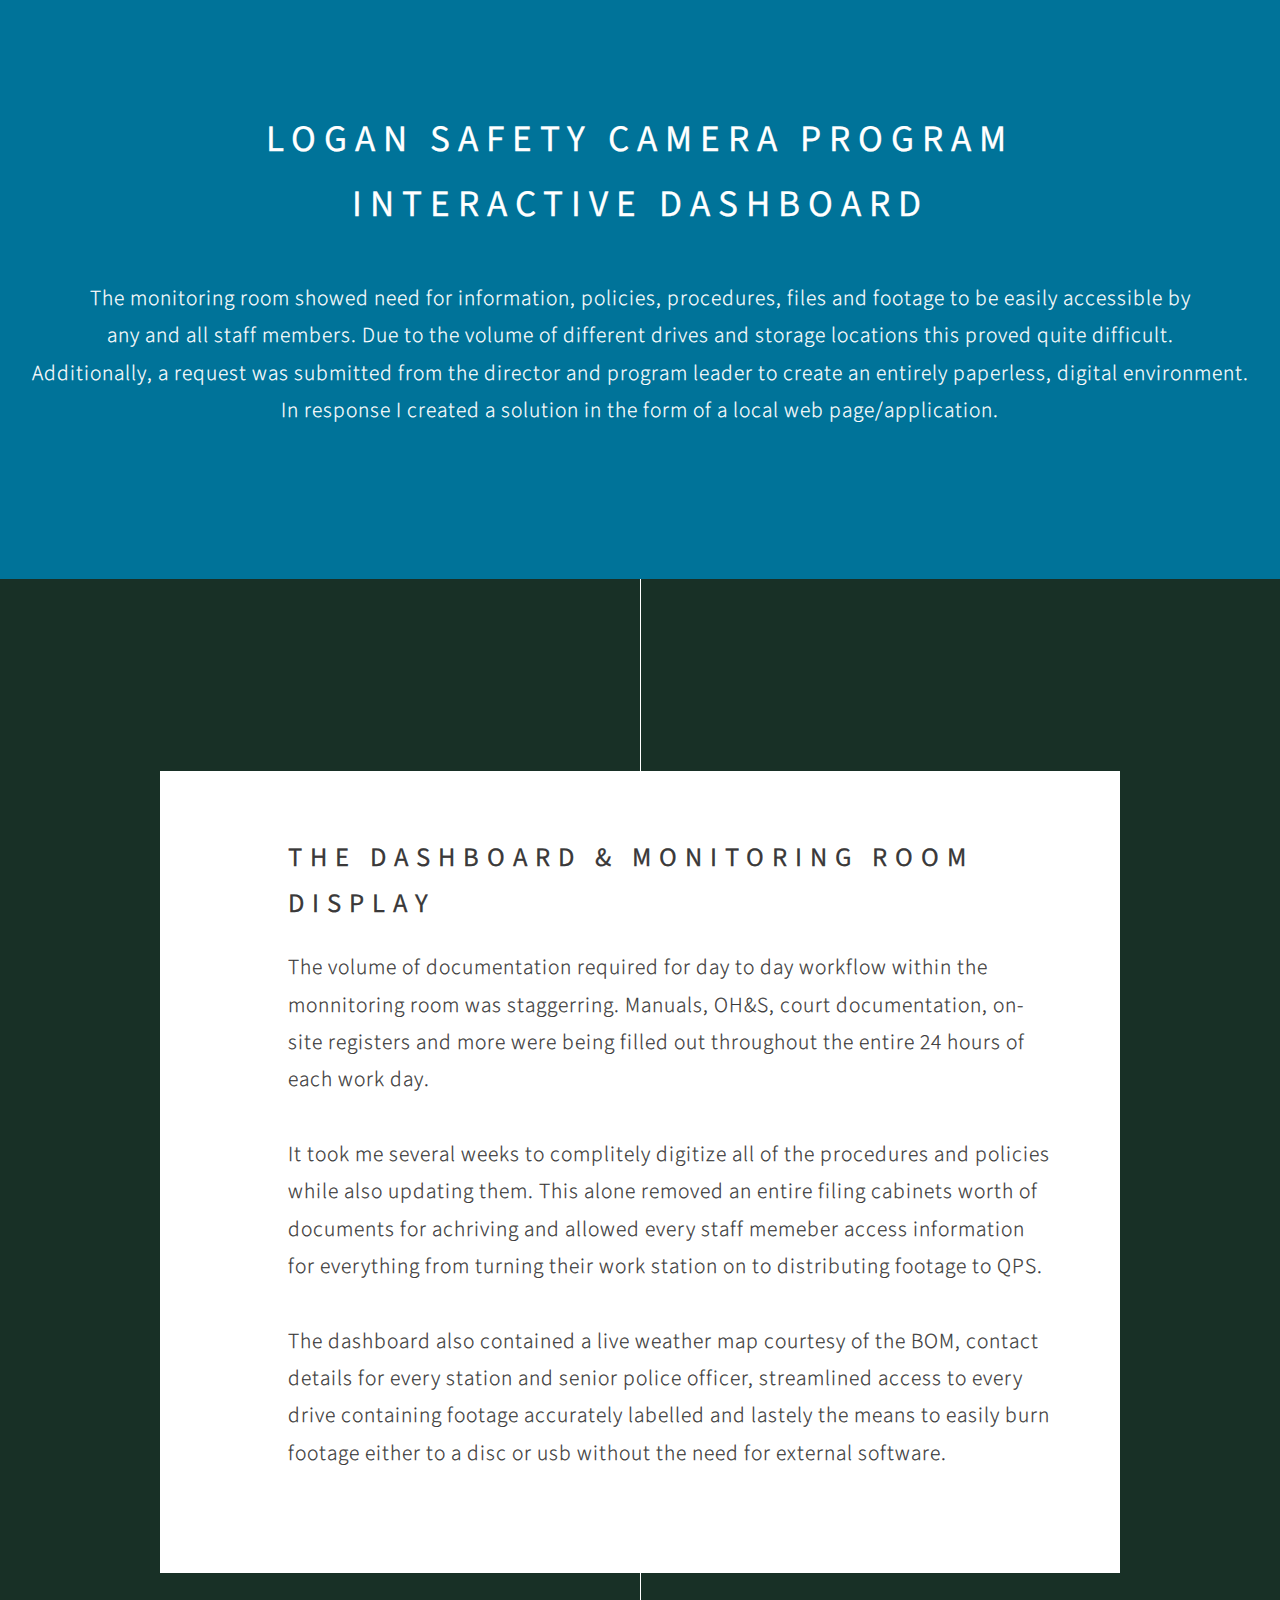
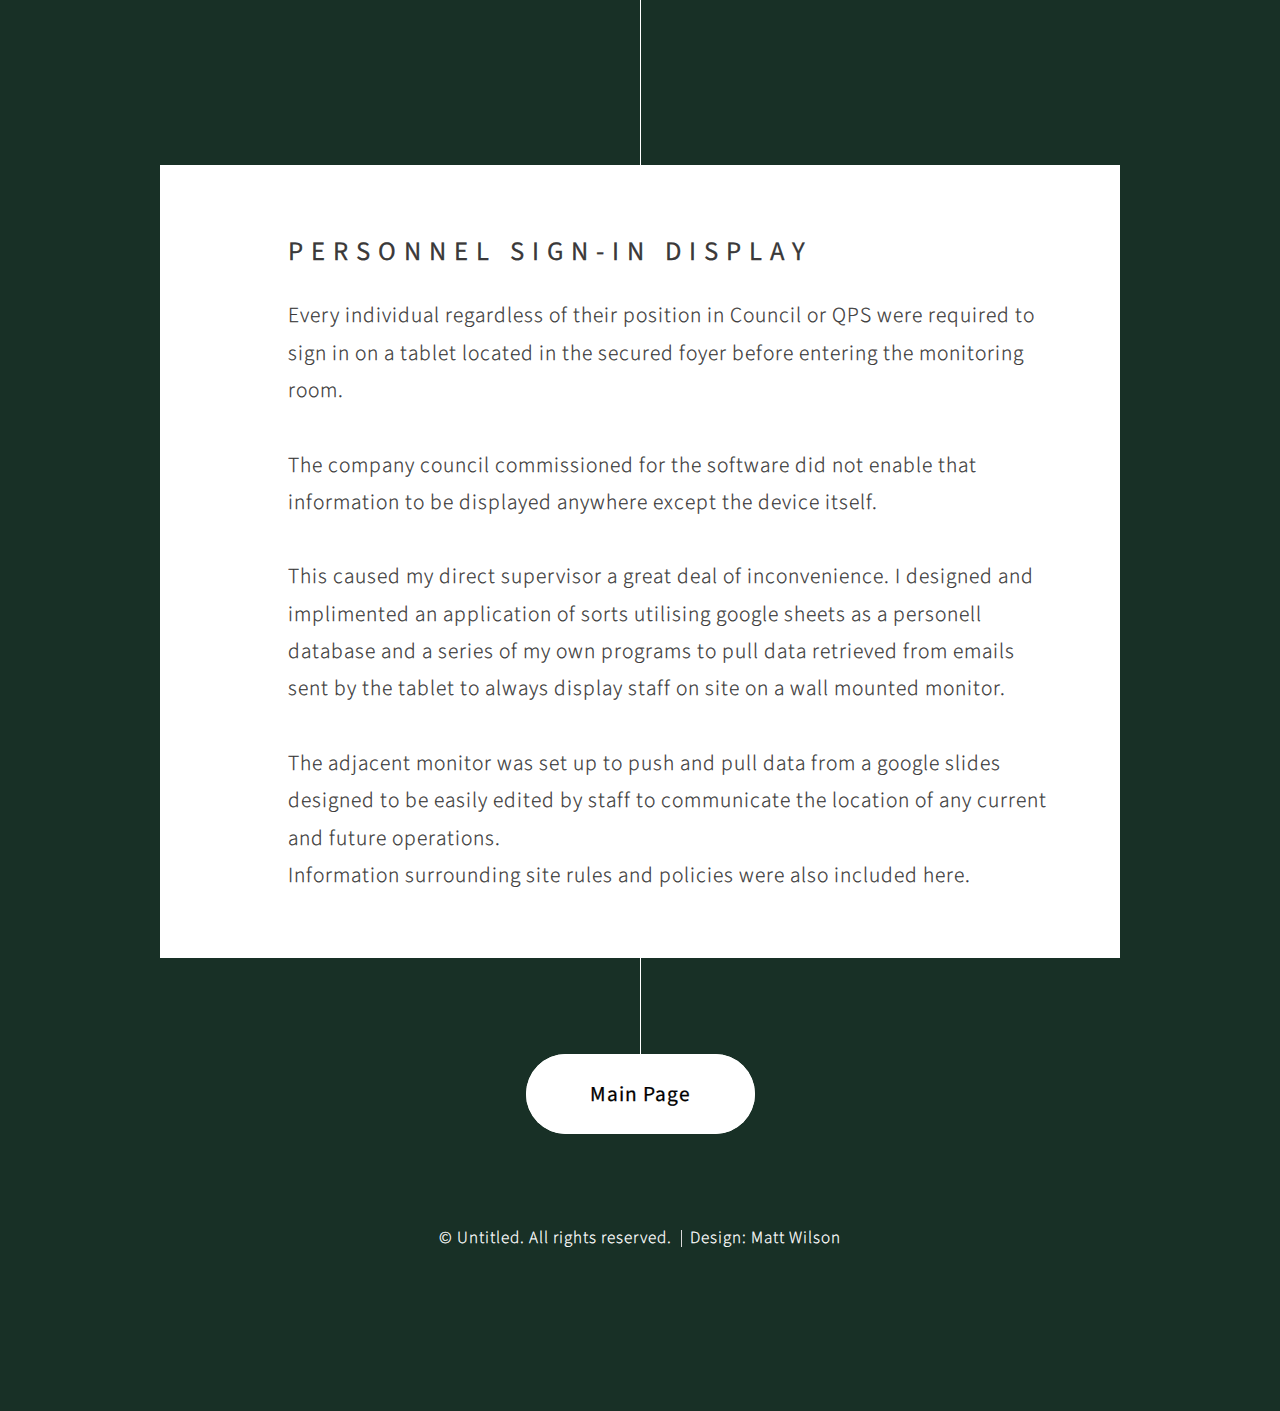
==== commit c00a8cc5: "update" ====
--- a/dash.html
+++ b/dash.html
@@ -16,37 +16,63 @@
 			<section id="banner">
 					
 				<header>
-					<h2>Big Play Games </br> Company Organisation</h2>
+					<h2>Logan Safety Camera Program</br>Interactive Dashboard</h2>
 				</header>
-				<p>Company structure, heirachy, work place health and safety and operating procedures quickly became paramount once </br>
-				processes for day to day workflow were established.					</p>
+				<p>The monitoring room showed need for information, policies, procedures, files and footage to be easily accessible by </br>
+				any and all staff members. Due to the volume of different drives and storage locations this proved quite difficult. </br>
+				Additionally, a request was submitted from the director and program leader to create an entirely paperless, digital environment.</br>
+				In response I created a solution in the form of a local web page/application. 
+
+				
+
+
+				
+				</p>
 				<footer>
 		
 				</footer>
 			</section>
 
 		<!-- Feature 1 -->
-			<article id="first" class="container box style1 right">
-				<a href="#" class="image fit"><img src="images/organise.jpg" alt="" /></a>
+			<article id="first" class="container box style1 right-text">
+			
 				<div class="inner">
 					<header>
-						<h2>Health & Safety</h2>
+						<h2>The Dashboard & Monitoring Room Display </h2>
 					</header>
-					<p>Outsourcing the documentation through an external company specializing in HR and OH&S saved a significant amount of time. They enabled
-					me to focus on designing and implimenting processes to utilise the policies and prodedures being provided. Utilising a cloud based storage solution
-				I was enable to empower every employee to access all of our forms and documents from their mobile devices.</p>
+					<p>The volume of documentation required for day to day workflow within the monnitoring room was staggerring. Manuals, OH&S, court documentation, on-site
+					registers and more were being filled out throughout the entire 24 hours of each work day.</br></br>
+					It took me several weeks to complitely digitize all of the procedures and policies while also updating them. This alone removed an entire filing cabinets
+					worth of documents for achriving and allowed every staff memeber access information for everything from turning their work station on to distributing footage
+				    to QPS.</br></br>
+				    The dashboard also contained a live weather map courtesy of the BOM, contact details for every station and senior police officer, streamlined access
+				    to every drive containing footage accurately labelled and lastely the means to easily burn footage either to a disc or usb without the need for 
+				    external software. </br></br>
+
+
+
+					  </p>
 				</div>
 			</article>
 
 		<!-- Feature 2 -->
-			<article class="container box style1 right">
-				<a href="#" class="image fit"><img src="images/structure.jpg" alt="" /></a>
+			<article class="container box style1 right-text">
+				
 				<div class="inner">
 					<header>
-						<h2>Role Structure, Expectations & Agency</h2>
+						<h2>Personnel Sign-in Display</h2>
 					</header>
-					<p>Poor communication and a lack of clear channels was very clearly creating issues across every aspect of the company and had been for the past 3 years. Implimenting clearly defined roles accompanied with expectations and a great degree of agency and trust almost immediately solved this. Supervisory positions enabled
-					safe places for staff to escalate and communicate greatly improving efficiency and the overall happiness of our employees.  </p>
+					<p>Every individual regardless of their position in Council or QPS were required to sign in on a tablet located in the secured foyer before
+					entering the monitoring room.</br></br>
+					The company council commissioned for the software did not enable that information to be displayed anywhere except the device itself.</br></br>
+					This caused my direct supervisor a great deal of inconvenience. I designed and implimented an application of sorts utilising google sheets as
+					a personell database and a series of my own programs to pull data retrieved from emails sent by the tablet to always display staff on site 
+					on a wall mounted monitor.</br></br>
+					The adjacent monitor was set up to push and pull data from a google slides designed to be easily edited by staff to communicate the location
+					of any current and future operations.</br>
+					Information surrounding site rules and policies were also included here.
+					</p>
+					
 				</div>
 
 			</article>
--- a/assets/css/main.css
+++ b/assets/css/main.css
@@ -2106,6 +2106,7 @@
 			text-shadow: 0 0 0.5px rgba(53, 184, 130, 0.25);
 		}
 
+
 		#banner header {
 			margin: 0 0 2em 0;
 		}
@@ -2512,6 +2513,12 @@
 				max-width: 320px;
 			}
 
+			.buttoncv {
+				padding: 0.55em 0 0.55em 0;
+				width: 80%;
+				max-width: 200px;
+			}
+
 		/* Box */
 
 			.box {
